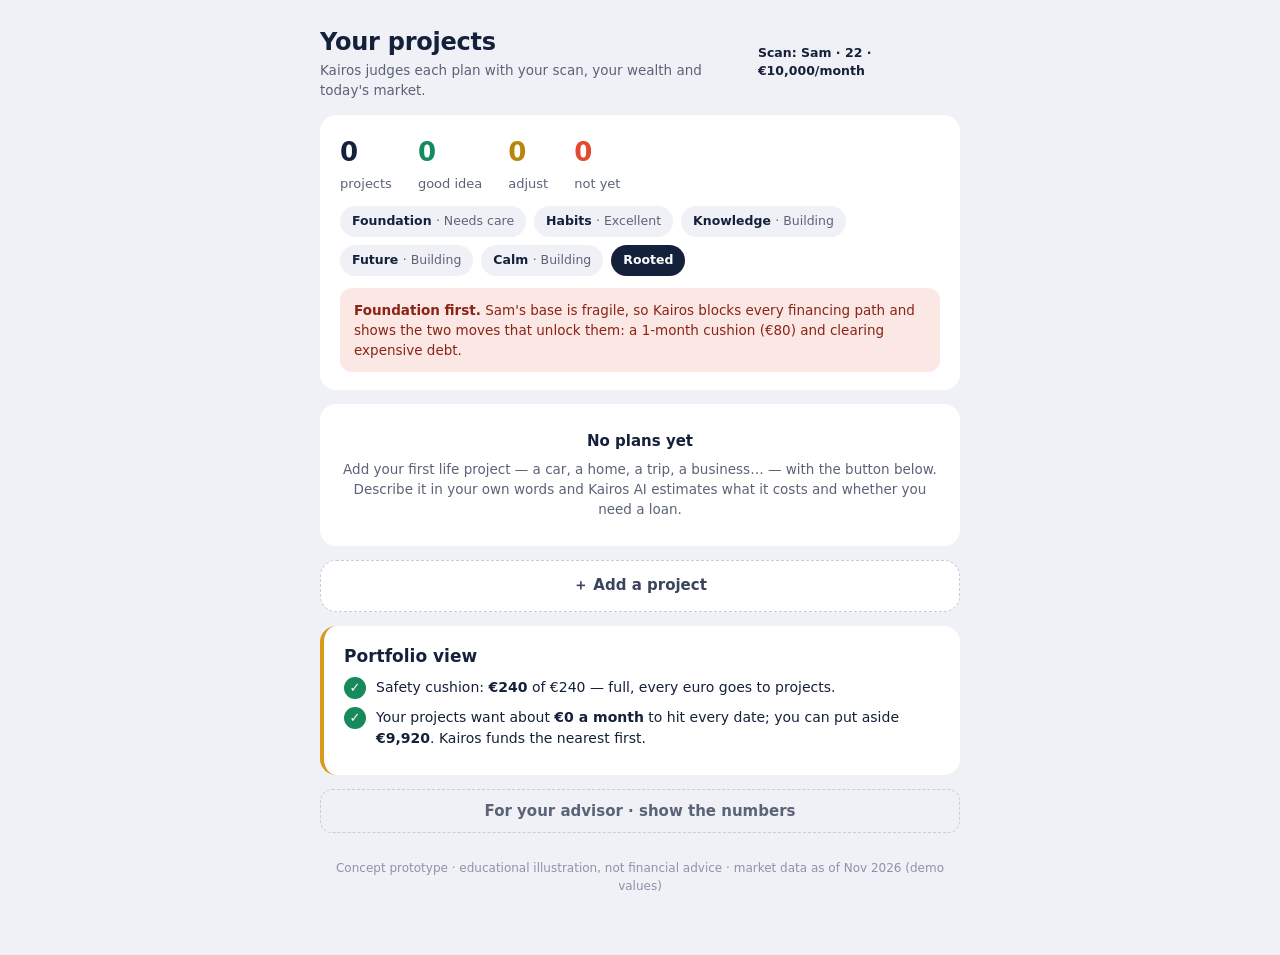
==== projects-section/index.html @ c9611fc1 "Add projects section: AI life-project planner Clients describe a plan in their own words (car, home," ====
<!DOCTYPE html>
<html lang="en">
<head>
<meta charset="UTF-8" />
<meta name="viewport" content="width=device-width, initial-scale=1" />
<title>Kairos · Your projects</title>
<link rel="stylesheet" href="css/style.css" />
</head>
<body>
<div class="wrap">

  <!-- Header -->
  <div class="row" style="align-items:center">
    <div>
      <h1>Your projects</h1>
      <p class="sub">Kairos judges each plan with your scan, your wealth and today's market.</p>
    </div>
    <span class="vital" id="scanChip" style="align-self:center">Scan: …</span>
  </div>

  <!-- Scan summary, foundation gate -->
  <div class="card">
    <div class="stats" id="statRow"></div>
    <div class="vitals" id="vitalRow"></div>
    <div class="gate" id="gateNote" hidden></div>
  </div>

  <!-- Project cards -->
  <div id="projects"></div>

  <!-- Add a project -->
  <button class="add-btn" id="addBtn" type="button">＋ Add a project</button>
  <div class="card" id="chooserCard" style="padding-top:14px" hidden>
    <div class="chooser" id="chooser"></div>
  </div>

  <!-- Portfolio -->
  <div class="card insight">
    <h2>Portfolio view</h2>
    <div id="portfolio" style="margin-top:8px"></div>
  </div>

  <!-- Advisor -->
  <button class="adv-btn" id="advToggle" type="button">For your advisor · show the numbers</button>
  <div class="card adv" id="advPanel" hidden>
    <h2>Advisor view</h2>
    <p class="sub" style="margin:4px 0 10px">Where the client's savings go, split by the plans they added — and the quarter each financing turns healthy.</p>
    <div id="advBody"></div>
  </div>

  <p class="foot">Concept prototype · educational illustration, not financial advice · market data as of Nov 2026 (demo values)</p>
</div>

<script src="js/secrets.js"></script>  <!-- your AI key, local only (see js/secrets.example.js) -->
<script src="js/config.js"></script>
<script src="js/engine.js"></script>
<script src="js/ai.js"></script>
<script src="js/customer.js"></script>
<script src="js/app.js"></script>
</body>
</html>
---- projects-section/css/style.css ----
/* Kairos Projects — light theme, coral accent */
:root {
  --page: #F0F1F6; --card: #ffffff; --ink: #15203A; --sub: #3A445C;
  --muted: #5A6377; --faint: #8A93A8; --line: #E7E9F0; --track: #E7E9F0;
  --coral: #E2492F; --good: #178A5B; --warn: #B8860B; --bad: #E2492F;
  --bad-bg: #FBE7E3;
}
* { box-sizing: border-box; margin: 0; padding: 0; }
body { background: var(--page); color: var(--ink); font-family: "Figtree", -apple-system, "Segoe UI", system-ui, sans-serif; font-size: 15px; line-height: 1.5; padding: 24px 16px 60px; }
.wrap { max-width: 640px; margin: 0 auto; }
.card { background: var(--card); border-radius: 16px; padding: 18px 20px; margin-top: 14px; }
h1 { font-size: 24px; font-weight: 700; letter-spacing: -0.01em; }
h2 { font-size: 17px; font-weight: 600; }
.sub { color: var(--muted); font-size: 13.5px; }
.label { color: var(--faint); font-size: 11.5px; font-weight: 600; letter-spacing: .08em; text-transform: uppercase; margin: 16px 0 8px; }
.row { display: flex; justify-content: space-between; align-items: baseline; gap: 10px; }

button { font: inherit; cursor: pointer; border: none; background: none; color: inherit; }
input[type=range] { width: 100%; accent-color: var(--coral); height: 28px; }
input[type=password], input[type=text] { font: inherit; color: var(--ink); background: #fff; border: 1px solid #D4D8E3; border-radius: 10px; padding: 9px 12px; min-height: 40px; }
select { font: inherit; color: var(--ink); background: #fff; border: 1px solid #D4D8E3; border-radius: 10px; padding: 8px 10px; min-height: 40px; }

.chip { font-size: 12.5px; font-weight: 600; padding: 6px 13px; border-radius: 999px; color: #fff; white-space: nowrap; }
.chip.good { background: var(--good); }
.chip.warn { background: var(--warn); }
.chip.bad { background: var(--bad); }

.pill-row { display: flex; gap: 8px; }
.pill { flex: 1; min-height: 40px; border-radius: 999px; border: 1px solid #D4D8E3; background: #fff; color: var(--sub); font-weight: 600; font-size: 14px; }
.pill.on { background: var(--coral); border-color: var(--coral); color: #fff; }

.reason { display: flex; gap: 10px; margin-bottom: 8px; font-size: 14px; }
.dot { flex: 0 0 22px; height: 22px; border-radius: 50%; color: #fff; display: inline-flex; align-items: center; justify-content: center; font-weight: 700; font-size: 13px; }

.stats { display: flex; gap: 26px; }
.stats b { display: block; font-size: 26px; font-weight: 700; }
.stats span { color: var(--muted); font-size: 13px; }
.vitals { display: flex; flex-wrap: wrap; gap: 8px; margin-top: 12px; }
.vital { background: var(--page); border-radius: 999px; padding: 6px 12px; font-size: 12.5px; font-weight: 600; }
.vital i { font-style: normal; color: var(--muted); font-weight: 500; }
.gate { background: var(--bad-bg); border-radius: 12px; padding: 12px 14px; font-size: 13.5px; color: #8C2317; margin-top: 12px; }

.proj-head { display: flex; justify-content: space-between; align-items: center; gap: 12px; }
.proj-title { display: flex; align-items: center; gap: 10px; font-size: 18px; font-weight: 600; }
.icon-box { width: 38px; height: 38px; border-radius: 10px; background: #EDEFF5; display: inline-flex; align-items: center; justify-content: center; font-size: 18px; }
.del { width: 30px; height: 30px; border-radius: 8px; color: var(--faint); font-size: 16px; }
.del:hover { background: var(--bad-bg); color: var(--bad); }
.grid2 { display: grid; grid-template-columns: 1fr 1fr; gap: 18px; }
.bar { position: relative; height: 10px; border-radius: 5px; background: var(--track); overflow: hidden; }
.bar > div { position: absolute; left: 0; top: 0; bottom: 0; border-radius: 5px; transition: width .25s ease, background .25s ease; }
.how b { font-weight: 700; }

.add-btn { width: 100%; min-height: 52px; border: 1px dashed #C6CCDA; border-radius: 16px; color: var(--sub); font-weight: 600; margin-top: 14px; background: #fff; }
.add-btn:hover { border-color: var(--coral); color: var(--coral); }
.chooser { display: grid; grid-template-columns: repeat(auto-fill, minmax(140px, 1fr)); gap: 10px; margin-top: 12px; }
.chooser button { border: 1px solid var(--line); border-radius: 12px; background: var(--page); padding: 14px 10px; font-weight: 600; font-size: 13.5px; display: flex; flex-direction: column; align-items: center; gap: 6px; }
.chooser button:hover { border-color: var(--coral); }
.chooser .ic { font-size: 22px; }

.insight { border-left: 4px solid #D99A1B; }
.adv-btn { width: 100%; min-height: 44px; border: 1px dashed #C6CCDA; border-radius: 12px; color: var(--muted); font-weight: 600; margin-top: 14px; }
.adv table { width: 100%; border-collapse: collapse; font-size: 13px; }
.adv th, .adv td { text-align: left; padding: 7px 6px; border-bottom: 1px solid #EDEFF5; }
.adv th { color: var(--faint); font-weight: 600; font-size: 11.5px; text-transform: uppercase; letter-spacing: .06em; }
.num { font-variant-numeric: tabular-nums; }

.ai-panel { background: var(--page); border-radius: 12px; padding: 14px; margin-top: 10px; }
.ai-head { display: flex; align-items: center; gap: 8px; margin-bottom: 8px; }
.ai-badge { width: 26px; height: 26px; border-radius: 50%; background: var(--coral); color: #fff; font-weight: 700; font-size: 12px; display: inline-flex; align-items: center; justify-content: center; }
.ai-kpis { display: flex; flex-wrap: wrap; gap: 8px; margin: 10px 0; }
.ai-kpi { background: #fff; border: 1px solid var(--line); border-radius: 10px; padding: 8px 12px; font-size: 13px; }
.ai-kpi b { display: block; font-size: 15px; }

.foot { text-align: center; color: var(--faint); font-size: 12px; margin-top: 26px; }
.mini-table { border: 1px solid var(--line); border-radius: 10px; padding: 2px 14px; font-size: 13.5px; }

@media (max-width: 520px) {
  .grid2 { grid-template-columns: 1fr; }
  .stats { gap: 18px; }
}

/* advisor donut */
.donut-wrap { display: flex; gap: 22px; align-items: center; flex-wrap: wrap; }
.donut-box { position: relative; width: 200px; flex: none; }
.donut { width: 200px; height: 200px; display: block; }
.donut path { transition: opacity .15s; cursor: default; }
.donut-total { font-size: 20px; font-weight: 700; fill: var(--ink); }
.donut-cap { font-size: 11px; fill: var(--muted); }
.donut-legend { list-style: none; flex: 1; min-width: 220px; font-size: 13.5px; }
.donut-legend li { display: grid; grid-template-columns: 12px 1fr auto 44px; gap: 10px; align-items: center; padding: 6px 4px; border-bottom: 1px solid #EDEFF5; transition: opacity .15s; }
.donut-legend .sw { width: 12px; height: 12px; border-radius: 3px; }
.donut-legend .nm { color: var(--sub); }
.donut-legend .pc { color: var(--muted); text-align: right; }
.donut-tip { position: absolute; pointer-events: none; z-index: 2; background: #15203A; color: #fff; font-size: 12.5px; line-height: 1.45; padding: 8px 10px; border-radius: 8px; white-space: nowrap; }
.dim { opacity: .3; }

/* business idea + AI plan */
.idea-label { display: block; font-size: 13px; color: var(--sub); font-weight: 600; margin-bottom: 6px; }
.idea { width: 100%; font: inherit; font-size: 14px; color: var(--ink); background: #fff; border: 1px solid #D4D8E3; border-radius: 10px; padding: 10px 12px; resize: vertical; margin-bottom: 12px; }
.idea:focus { outline: 2px solid var(--coral); outline-offset: 1px; }
table.biz { width: 100%; border-collapse: collapse; font-size: 13px; }
table.biz td { padding: 5px 4px; border-bottom: 1px solid #EDEFF5; color: var(--sub); }
table.biz td.num { text-align: right; white-space: nowrap; }
table.biz tr.tot td { font-weight: 700; color: var(--ink); border-bottom: none; }
.biz-tables { align-items: start; }
.ai-kpi small { font-weight: 500; color: var(--muted); font-size: 11.5px; }

/* "Clear" button inside the description box */
.idea-wrap { position: relative; }
.idea-wrap .idea { padding-bottom: 30px; }
.idea-clear { position: absolute; right: 24px; bottom: 20px; font-size: 12px; font-weight: 600; color: var(--muted); background: #F0F1F6; border-radius: 999px; padding: 3px 10px; min-height: 0; }
.idea-clear:hover { background: var(--bad-bg); color: var(--bad); }
.idea-clear[hidden] { display: none; }

/* hide / show AI advice + empty list */
.ai-toggle { margin-left: auto; font-size: 12.5px; font-weight: 600; color: var(--muted); background: #fff; border: 1px solid var(--line); border-radius: 999px; padding: 4px 12px; }
.ai-toggle:hover { color: var(--ink); border-color: #C6CCDA; }
.ai-collapsed .ai-head { margin-bottom: 0; }
.card.empty { text-align: center; padding: 26px 20px; }
.card.empty p { margin-top: 6px; font-size: 13.5px; }

/* no sliders: neutral chip before the AI checked a plan, small bank-help line */
.chip.none { background: #EEF0F5; color: var(--muted); }
.db-help { font-size: 12.5px; margin-top: 12px; }
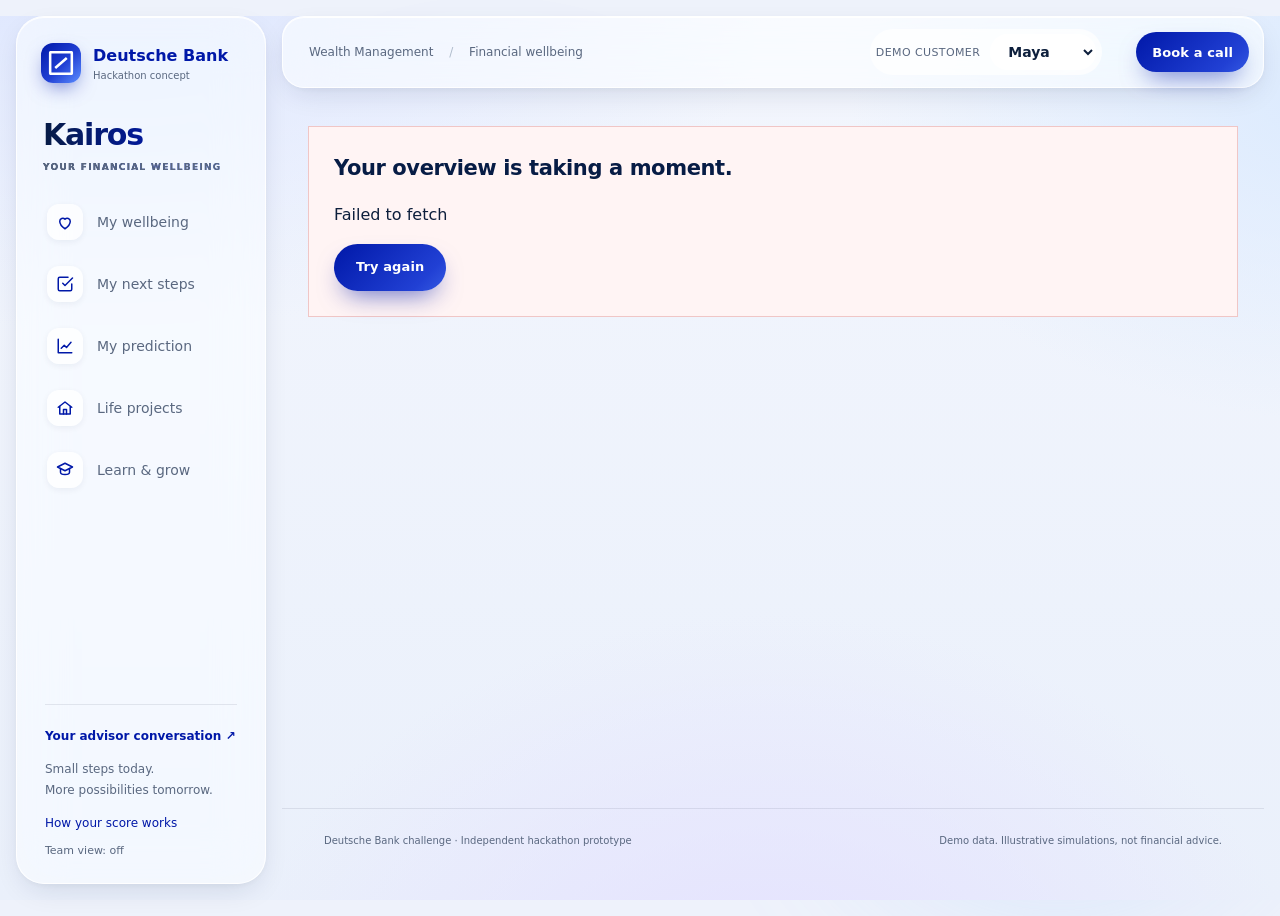
==== commit 9810b8f7: "Kairos integration: glass dashboard UI, per-scenario prediction chart, learning path, run README - p" ====
--- a/projects-section/index.html
+++ b/projects-section/index.html
@@ -1,61 +1,24 @@
-<!DOCTYPE html>
+<!doctype html>
 <html lang="en">
-<head>
-<meta charset="UTF-8" />
-<meta name="viewport" content="width=device-width, initial-scale=1" />
-<title>Kairos · Your projects</title>
-<link rel="stylesheet" href="css/style.css" />
-</head>
+<head><meta charset="utf-8"><meta name="viewport" content="width=device-width,initial-scale=1"><meta name="theme-color" content="#0018a8"><title>Kairos · Financial wellbeing</title><link rel="stylesheet" href="css/dashboard.css"><link rel="stylesheet" href="css/glass.css"></head>
 <body>
-<div class="wrap">
-
-  <!-- Header -->
-  <div class="row" style="align-items:center">
-    <div>
-      <h1>Your projects</h1>
-      <p class="sub">Kairos judges each plan with your scan, your wealth and today's market.</p>
-    </div>
-    <span class="vital" id="scanChip" style="align-self:center">Scan: …</span>
-  </div>
-
-  <!-- Scan summary, foundation gate -->
-  <div class="card">
-    <div class="stats" id="statRow"></div>
-    <div class="vitals" id="vitalRow"></div>
-    <div class="gate" id="gateNote" hidden></div>
-  </div>
-
-  <!-- Project cards -->
-  <div id="projects"></div>
-
-  <!-- Add a project -->
-  <button class="add-btn" id="addBtn" type="button">＋ Add a project</button>
-  <div class="card" id="chooserCard" style="padding-top:14px" hidden>
-    <div class="chooser" id="chooser"></div>
-  </div>
-
-  <!-- Portfolio -->
-  <div class="card insight">
-    <h2>Portfolio view</h2>
-    <div id="portfolio" style="margin-top:8px"></div>
-  </div>
-
-  <!-- Advisor -->
-  <button class="adv-btn" id="advToggle" type="button">For your advisor · show the numbers</button>
-  <div class="card adv" id="advPanel" hidden>
-    <h2>Advisor view</h2>
-    <p class="sub" style="margin:4px 0 10px">Where the client's savings go, split by the plans they added — and the quarter each financing turns healthy.</p>
-    <div id="advBody"></div>
-  </div>
-
-  <p class="foot">Concept prototype · educational illustration, not financial advice · market data as of Nov 2026 (demo values)</p>
-</div>
-
-<script src="js/secrets.js"></script>  <!-- your AI key, local only (see js/secrets.example.js) -->
-<script src="js/config.js"></script>
-<script src="js/engine.js"></script>
-<script src="js/ai.js"></script>
-<script src="js/customer.js"></script>
-<script src="js/app.js"></script>
-</body>
-</html>
+<a class="skip" href="#main">Skip to content</a>
+<aside class="sidebar">
+ <a class="brand" href="#overview" aria-label="Kairos home"><svg viewBox="0 0 36 36" aria-hidden="true"><path d="M3 3h30v30H3z M10 25L26 11" fill="none" stroke="currentColor" stroke-width="3.5"/></svg><span>Deutsche Bank<small>Hackathon concept</small></span></a>
+ <div class="product-name">Kairos<span>YOUR FINANCIAL WELLBEING</span></div>
+ <nav aria-label="Main navigation"><a href="#overview"><i class="ic"><svg viewBox="0 0 24 24" fill="none" stroke="currentColor" stroke-width="2" stroke-linecap="round" stroke-linejoin="round" aria-hidden="true"><path d="M12 21s-7-4.5-7-10a4 4 0 0 1 7-2.6A4 4 0 0 1 19 11c0 5.5-7 10-7 10z"/></svg></i><span>My wellbeing</span></a><a href="#actions"><i class="ic"><svg viewBox="0 0 24 24" fill="none" stroke="currentColor" stroke-width="2" stroke-linecap="round" stroke-linejoin="round" aria-hidden="true"><path d="M9 11l3 3L22 4"/><path d="M21 12v7a2 2 0 0 1-2 2H5a2 2 0 0 1-2-2V5a2 2 0 0 1 2-2h11"/></svg></i><span>My next steps</span></a><a href="#future"><i class="ic"><svg viewBox="0 0 24 24" fill="none" stroke="currentColor" stroke-width="2" stroke-linecap="round" stroke-linejoin="round" aria-hidden="true"><path d="M3 3v18h18"/><path d="M7 15l4-4 3 3 6-7"/></svg></i><span>My prediction</span></a><a href="#projects"><i class="ic"><svg viewBox="0 0 24 24" fill="none" stroke="currentColor" stroke-width="2" stroke-linecap="round" stroke-linejoin="round" aria-hidden="true"><path d="M3 11l9-7 9 7"/><path d="M5 10v10h14V10"/><path d="M10 20v-6h4v6"/></svg></i><span>Life projects</span></a><a href="#learn"><i class="ic"><svg viewBox="0 0 24 24" fill="none" stroke="currentColor" stroke-width="2" stroke-linecap="round" stroke-linejoin="round" aria-hidden="true"><path d="M2 8l10-5 10 5-10 5z"/><path d="M6 10v5c0 1.7 2.7 3 6 3s6-1.3 6-3v-5"/></svg></i><span>Learn & grow</span></a><a href="#agents" class="team-only"><i class="ic"><svg viewBox="0 0 24 24" fill="none" stroke="currentColor" stroke-width="2" stroke-linecap="round" stroke-linejoin="round" aria-hidden="true"><path d="M12 3l1.8 5.2L19 10l-5.2 1.8L12 17l-1.8-5.2L5 10l5.2-1.8z"/><path d="M19 17l.7 2 2 .7-2 .7-.7 2-.7-2-2-.7 2-.7z"/></svg></i><span>Behind the scenes</span></a></nav>
+ <div class="sidebar-bottom"><a href="#advisor">Your advisor conversation <span>↗</span></a><p>Small steps today.<br>More possibilities tomorrow.</p><a href="#method">How your score works</a><button type="button" class="team-toggle" id="teamToggle">Team view: off</button></div>
+</aside>
+<div class="shell"><header class="topbar"><span class="breadcrumb">Wealth Management <span>/</span> Financial wellbeing</span><label class="persona">Demo customer <select id="customer" aria-label="Choose demo customer"><option value="maya">Maya</option><option value="lena">Lena</option><option value="alex">Alex</option><option value="max">Max</option></select></label><a class="button book-call" id="bookCall" href="#" rel="noopener">Book a call</a></header>
+<main id="main" tabindex="-1"><div class="loading">Loading your financial picture…</div></main>
+<footer>Deutsche Bank challenge · Independent hackathon prototype <span>Demo data. Illustrative simulations, not financial advice.</span></footer></div>
+<div id="notice" class="notice" role="status" aria-live="polite" hidden></div>
+<dialog id="detail"><button class="close" aria-label="Close details">×</button><div id="detail-content"></div></dialog>
+<script src="js/charts.js"></script>
+<script src="js/tree3d.js"></script>
+<script src="js/prediction.js"></script>
+<script src="js/learn.js"></script>
+<script src="js/studio.js"></script>
+<script src="js/ui.js"></script>
+<script src="js/dashboard.js"></script>
+</body></html>
--- a/projects-section/css/dashboard.css
+++ b/projects-section/css/dashboard.css
@@ -0,0 +1,265 @@
+:root{--blue:#0018a8;--navy:#071c45;--ink:#152a46;--muted:#5c6b7e;--line:#dee5ed;--bg:#f5f7fa;--green:#16745e;--amber:#95601e;--white:#fff;font-family:Arial,Helvetica,sans-serif;color:var(--ink);background:var(--bg);font-synthesis:none}*{box-sizing:border-box}body{margin:0}button,select,input{font:inherit}button,a,select{ -webkit-tap-highlight-color:transparent}a{color:var(--blue)}button,a{touch-action:manipulation}button{cursor:pointer}button:disabled{cursor:wait;opacity:.55}a:focus-visible,button:focus-visible,select:focus-visible,summary:focus-visible{outline:3px solid #5e9cff;outline-offset:4px}button{border:0}a{text-decoration:none}.skip{position:fixed;top:-100px;z-index:50;background:white;padding:14px}.skip:focus{top:10px}.sidebar{width:250px;position:fixed;inset:0 auto 0 0;background:white;border-right:1px solid var(--line);padding:32px 24px;display:flex;flex-direction:column;z-index:5}.brand{display:flex;align-items:center;gap:12px;color:var(--blue);font-weight:700;font-size:16px}.brand svg{width:38px;height:38px}.brand small{display:block;font-size:10px;font-weight:400;color:var(--muted);margin-top:5px}.product-name{font-size:32px;letter-spacing:-1.5px;margin:55px 10px 30px}.product-name span{display:block;font-size:9px;letter-spacing:1.3px;font-weight:700;color:var(--muted);margin-top:10px}nav{display:grid;gap:8px}nav a{display:flex;align-items:center;gap:14px;color:var(--muted);padding:14px;border-radius:5px;font-size:20px}nav a span{font-size:14px}nav a.active{color:var(--blue);background:#eef2ff;font-weight:700;box-shadow:inset 3px 0 var(--blue)}nav a:hover{background:#f2f5fa}.sidebar-bottom{margin-top:auto;padding:30px 10px 0;font-size:12px}.sidebar-bottom>a:first-child{display:block;border-top:1px solid var(--line);padding-top:24px;font-weight:700}.sidebar-bottom p{line-height:1.7;color:var(--muted);margin:22px 0}.shell{margin-left:250px}.topbar{height:84px;background:white;border-bottom:1px solid var(--line);padding:0 42px;display:flex;align-items:center;justify-content:space-between;gap:20px}.breadcrumb{font-size:12px;color:var(--muted)}.breadcrumb span{margin:0 12px;color:#b0bccc}.persona{display:flex;align-items:center;gap:12px;color:var(--muted);font-size:11px;text-transform:uppercase;letter-spacing:.7px}select{background:white;border:1px solid var(--line);color:var(--ink);border-radius:4px;padding:10px 28px 10px 12px;font-size:14px;letter-spacing:0}main{max-width:1430px;margin:auto;padding:42px;min-height:80vh}.eyebrow{font-size:10px;letter-spacing:1.6px;font-weight:700;text-transform:uppercase;color:var(--blue);margin:0 0 13px}h1{font-size:36px;line-height:1.15;letter-spacing:-1.3px;font-weight:400;margin:0 0 12px}h2{font-size:21px;letter-spacing:-.5px;font-weight:500;margin:0}h3{font-size:16px;line-height:1.4;margin:0 0 10px}p{line-height:1.65}.sub{color:var(--muted);font-size:14px;margin:6px 0 0}.heading{display:flex;align-items:end;justify-content:space-between;gap:20px;margin-bottom:28px}.pill{display:inline-flex;padding:7px 10px;border-radius:3px;font-size:11px;background:#eef3fa;color:#405773;align-items:center;gap:6px;line-height:1.4}.pill.green{background:#e6f3ee;color:var(--green)}.pill.amber{background:#fff2df;color:var(--amber)}.grid{display:grid;gap:22px}.overview{grid-template-columns:minmax(0,1.5fr) minmax(300px,1fr)}.card{background:white;border:1px solid var(--line);border-radius:7px;padding:25px;min-width:0}.card-head{display:flex;justify-content:space-between;align-items:start;gap:16px}.card-head .sub{font-size:12px}.tree-card{background:#f0f6f7;border-color:#dce8eb;position:relative;overflow:hidden;padding-bottom:0}.tree-stage{height:330px;position:relative;display:grid;place-items:center}.tree-stage svg{height:100%;width:100%;max-width:480px;overflow:visible}.tree-stage .ground{position:absolute;bottom:14px;color:#688481;font-size:10px;letter-spacing:1px}.tree-controls{display:grid;grid-template-columns:repeat(4,1fr);border-top:1px solid #d5e2e5;margin:0 -25px;background:rgba(255,255,255,.65)}.tree-controls button{padding:18px 3px;font-size:11px;color:#375d62;background:none;border-right:1px solid #d5e2e5}.tree-controls button:hover{background:white}.score{display:flex;align-items:center;gap:25px;margin:25px 0}.score-ring{--score:0;position:relative;width:116px;height:116px;flex-shrink:0;border-radius:100%;background:conic-gradient(var(--blue) calc(var(--score)*1%),#e9edf5 0);display:grid;place-items:center}.score-ring:before{content:'';position:absolute;inset:7px;background:white;border-radius:50%}.score-ring b{position:relative;font-size:34px;font-weight:500;letter-spacing:-1.5px}.score-ring small{font-size:12px;font-weight:400;letter-spacing:0;color:var(--muted)}.dimension{display:grid;grid-template-columns:1fr auto;gap:8px;font-size:12px;margin:17px 0}.track{grid-column:1/-1;height:5px;background:#edf1f6;border-radius:5px;overflow:hidden}.track i{display:block;height:100%;background:#435dc5;border-radius:5px}.link{font-size:12px;background:none;color:var(--blue);padding:0;display:inline-block}.section-title{display:flex;align-items:center;justify-content:space-between;gap:15px;margin:32px 0 18px}.metrics{grid-template-columns:repeat(3,1fr)}.metric{padding:22px}.metric .label{font-size:11px;color:var(--muted);margin-bottom:12px}.metric strong{font-size:26px;font-weight:500;letter-spacing:-.7px;display:block}.metric p{font-size:11px;color:var(--muted);margin:9px 0 0}.next-card{border-left:3px solid var(--blue);display:flex;align-items:center;justify-content:space-between;gap:25px}.next-card p{margin:5px 0 0;font-size:13px;color:var(--muted)}.button{display:inline-flex;align-items:center;justify-content:center;gap:12px;padding:13px 19px;border-radius:4px;background:var(--blue);color:white;font-size:12px;font-weight:700;white-space:nowrap;min-height:44px}.button.secondary{background:white;border:1px solid var(--line);color:var(--blue)}.button:hover{filter:brightness(.92)}.future-strip{margin-top:22px;background:var(--navy);color:white;display:flex;justify-content:space-between;align-items:center;gap:20px;padding:28px;border-radius:7px}.future-strip .eyebrow{color:#aec3ff}.future-strip p{font-size:13px;color:#c5d1e6;max-width:620px}.future-strip .button{background:white;color:var(--blue)}.action-list{display:grid;gap:16px}.action-card{display:grid;grid-template-columns:1fr 230px;gap:30px}.action-card p{font-size:13px;margin:8px 0;color:var(--muted)}.action-side{border-left:1px solid var(--line);padding-left:24px;display:flex;flex-direction:column;align-items:start;justify-content:center;gap:12px;font-size:12px}.action-side p{font-size:12px}.action-side .button{width:100%}.bucket{font-size:10px;color:var(--blue);letter-spacing:1px;text-transform:uppercase;margin-bottom:12px;display:block}details{font-size:12px;color:var(--muted);margin-top:14px}summary{cursor:pointer;color:var(--blue);padding:5px 0}.chart{width:100%;height:260px}.chart text{font:11px Arial;fill:#64748b}.chart path,.chart polyline{vector-effect:non-scaling-stroke}.legend{display:flex;gap:22px;font-size:11px;color:var(--muted);margin-top:12px}.legend i{display:inline-block;width:18px;height:3px;background:var(--blue);vertical-align:middle;margin-right:6px}.legend span:first-child i{background:#92a3bd}.columns{grid-template-columns:1fr 1fr}.list{padding-left:20px;font-size:13px;line-height:1.8}.learning{grid-template-columns:repeat(3,1fr)}.learning .card{display:flex;flex-direction:column;align-items:start;gap:12px}.learning .button{margin-top:auto}.lesson-number{font-size:36px;color:#b5c4eb;letter-spacing:-1px}.project-frame{width:100%;min-height:950px;border:1px solid var(--line);border-radius:7px;background:white}.callout{background:#eef2ff;border-left:3px solid var(--blue);padding:18px 22px;font-size:13px;line-height:1.7;margin:20px 0}.loading,.empty{padding:45px;color:var(--muted);text-align:center;line-height:1.8}.error{padding:25px;border:1px solid #f0c6c6;background:#fff4f4;line-height:1.6}.notice{position:fixed;bottom:24px;left:calc(50% + 125px);transform:translateX(-50%);background:var(--navy);color:white;padding:16px 24px;max-width:80vw;border-radius:6px;box-shadow:0 8px 30px #071c4530;z-index:30;font-size:13px}.notice[hidden]{display:none}footer{max-width:1430px;margin:auto;padding:24px 42px;border-top:1px solid var(--line);font-size:10px;color:var(--muted);display:flex;justify-content:space-between;gap:20px;line-height:1.6}dialog{max-width:580px;width:calc(100% - 32px);border:0;border-radius:9px;padding:35px;box-shadow:0 30px 90px #0004;color:var(--ink)}dialog::backdrop{background:#071c4570;backdrop-filter:blur(3px)}dialog p,dialog li{font-size:14px;line-height:1.8;color:var(--muted)}.close{float:right;background:#eef2f7;border-radius:50%;font-size:25px;width:36px;height:36px}.timeline{display:grid;gap:12px;margin-top:20px}.timeline>div{border-left:2px solid #b5c4eb;padding:10px 16px;font-size:13px}.timeline small{color:var(--muted)}.demo-controls{display:flex;align-items:center;gap:12px;flex-wrap:wrap;margin-top:25px}.demo-controls small{color:var(--muted);font-size:11px}.chart-scroll{overflow:auto}.advisor-title{font-size:12px;letter-spacing:1px;color:var(--blue)}@media(min-width:1500px){main{padding:48px 60px}.tree-stage{height:380px}}@media(max-width:1100px){.sidebar{width:210px;padding:26px 16px}.shell{margin-left:210px}.topbar{padding:0 25px}main{padding:28px 25px}.overview{grid-template-columns:1fr 1fr}.score{gap:14px}.score-ring{width:94px;height:94px}.score-ring b{font-size:28px}.notice{left:calc(50% + 105px)}h1{font-size:30px}}@media(max-width:800px){.sidebar{position:static;width:100%;padding:18px 22px;border-right:0;border-bottom:1px solid var(--line)}.brand svg{width:30px;height:30px}.brand small{display:none}.product-name,.sidebar-bottom{display:none}nav{display:flex;overflow:auto;margin-top:18px;gap:6px}nav a{padding:10px;white-space:nowrap;font-size:16px}nav a span{font-size:12px}.shell{margin:0}.topbar{height:65px;padding:0 22px}.breadcrumb{font-size:10px}.persona{font-size:9px}.overview{grid-template-columns:1fr 1fr}.notice{left:50%}.tree-stage{height:300px}.columns,.learning{grid-template-columns:1fr}.action-card{grid-template-columns:1fr;gap:12px}.action-side{border-left:0;border-top:1px solid var(--line);padding:14px 0 0}.action-side .button{width:auto}footer{padding:22px;flex-direction:column;gap:5px}}@media(max-width:580px){main{padding:25px 18px}.overview{grid-template-columns:1fr}.heading{align-items:start}.heading>.pill{display:none}h1{font-size:28px}.metrics{grid-template-columns:1fr;gap:10px}.metric{display:grid;grid-template-columns:1fr auto;align-items:center;padding:17px 20px}.metric .label{margin:0}.metric p{grid-column:1/-1}.next-card,.future-strip{flex-direction:column;align-items:start}.topbar{gap:10px}.breadcrumb{max-width:125px;line-height:1.5}.breadcrumb span{margin:0 3px}.card{padding:22px}.tree-controls{margin:0 -22px}.tree-card{padding-bottom:0}.tree-stage{height:285px}.section-title h2{font-size:19px}.score{margin:20px 0}.score-ring{width:112px;height:112px}}@media(prefers-reduced-motion:no-preference){.card{animation:arrive .35s ease both}@keyframes arrive{from{opacity:.5;transform:translateY(5px)}to{opacity:1;transform:none}}}@media print{.sidebar,.topbar,.demo-controls,footer{display:none}.shell{margin:0}main{padding:0}.card{break-inside:avoid}.button{display:none}}
+
+/* ---- studio: AI agents at work, create and personalise a profile ---- */
+.pipeline{display:flex;gap:8px;flex-wrap:wrap}
+.step{flex:1 1 150px;background:white;border:1px solid var(--line);border-radius:7px;padding:14px 16px;position:relative;display:flex;flex-direction:column;gap:4px}
+.step span{width:24px;height:24px;border-radius:50%;background:#eef3fa;color:#405773;display:grid;place-items:center;font-size:12px;font-weight:700}
+.step b{font-size:13px}.step small{font-size:11px;color:var(--muted)}
+.step.done{border-color:#bfe1d4}.step.done span{background:#e6f3ee;color:var(--green)}
+.step.running span{background:var(--blue);color:white;animation:pulse 1.2s infinite}
+.step.off{opacity:.6}
+@keyframes pulse{50%{opacity:.4}}
+.facts{width:100%;border-collapse:collapse;font-size:13px;margin-top:14px}
+.facts th,.facts td{text-align:left;padding:8px 10px 8px 0;border-bottom:1px solid var(--line);vertical-align:top}
+.facts th{color:var(--muted);font-weight:500;white-space:nowrap}
+.scroll{overflow:auto}
+.attempts{list-style:none;padding:0;margin:16px 0 0;display:grid;gap:10px}
+.attempts>li{border:1px solid var(--line);border-radius:6px;padding:12px 14px}
+.att-head{display:flex;justify-content:space-between;font-size:13px}
+.att-head span{color:var(--muted)}
+.caught{color:var(--amber);font-size:13px;font-weight:700;margin:10px 0 4px}
+.viol{margin:0;padding-left:18px;font-size:12px;line-height:1.7;color:#5a4214}
+.passed{color:var(--green);font-size:13px;margin:10px 0 0}
+.preview{margin-top:16px;border-top:1px solid var(--line);padding-top:14px}
+.preview h3{font-size:15px;font-weight:500;line-height:1.5;margin:0 0 8px}
+.preview p{font-size:13px;line-height:1.6;color:var(--muted)}
+details pre{font-size:11px;background:var(--bg);padding:12px;border-radius:5px;overflow:auto;max-height:420px}
+details summary{cursor:pointer;color:var(--blue);font-size:13px;margin-top:16px}
+.profile-form{display:grid;gap:18px}
+.profile-form fieldset{margin:0}
+.profile-form legend{font-size:17px;font-weight:500;padding:0 6px;display:flex;align-items:center;gap:10px}
+.profile-form legend span{width:26px;height:26px;border-radius:50%;background:var(--blue);color:white;display:grid;place-items:center;font-size:12px}
+.profile-form legend small{font-size:11px;color:var(--muted);font-weight:400}
+.profile-form .row{display:grid;grid-template-columns:repeat(2,minmax(0,1fr));gap:14px;margin-top:12px}
+.profile-form .row.three{grid-template-columns:repeat(3,minmax(0,1fr))}
+.profile-form .row.four{grid-template-columns:repeat(4,minmax(0,1fr))}
+.field{display:flex;flex-direction:column;gap:6px;font-size:12px;color:var(--muted);min-width:0}
+.field small{font-size:11px}
+.field input,.field textarea,.field select{font:inherit;font-size:14px;color:var(--ink);border:1px solid var(--line);border-radius:4px;padding:10px 12px;background:white;min-height:42px;width:100%;box-sizing:border-box}
+.field input[type=range]{padding:0;min-height:30px;accent-color:var(--blue)}
+.field input:focus,.field textarea:focus,.field select:focus{outline:2px solid #9fb1ff;outline-offset:1px}
+.question{font-size:14px;margin:14px 0 10px}
+.choices{display:flex;gap:10px;flex-wrap:wrap}
+.choice{display:flex;align-items:center;gap:8px;border:1px solid var(--line);border-radius:6px;padding:12px 16px;font-size:14px;cursor:pointer;min-height:44px}
+.choice:has(input:checked){border-color:var(--blue);background:#eef2ff;color:var(--blue)}
+.checks{display:flex;gap:22px;flex-wrap:wrap;margin-top:16px;font-size:14px}
+.checks label{display:flex;gap:8px;align-items:center}
+.form-actions{display:flex;gap:14px;align-items:center;flex-wrap:wrap}
+.form-actions small{color:var(--muted);font-size:12px}
+.form-error{background:#fff4f4;border:1px solid #f0c6c6;padding:14px 18px;border-radius:6px;font-size:14px;margin:0}
+.sub.warn{color:var(--amber)}
+.start{margin-bottom:18px}.start-row{display:flex;gap:10px;flex-wrap:wrap}
+@media(max-width:900px){.profile-form .row,.profile-form .row.three,.profile-form .row.four{grid-template-columns:1fr 1fr}}
+
+/* ---- charts and the readable tree ---- */
+.grid.overview{grid-template-columns:1fr}
+.tree-stage.big{height:auto;display:block;padding:6px 0 0}
+.tree-stage.big svg.tree-svg{max-width:none;width:100%;height:auto;overflow:visible}
+.tree-svg text{font-family:Arial,Helvetica,sans-serif}
+.tree-svg .zone{cursor:help}
+.tree-svg .zone:hover{filter:brightness(1.08)}
+.tree-legend{display:flex;flex-wrap:wrap;gap:16px;align-items:center;font-size:12px;color:var(--muted);margin:6px 0 18px}
+.tree-legend i{display:inline-grid;place-items:center;width:18px;height:18px;border-radius:50%;color:#fff;font-style:normal;font-size:11px;font-weight:700;margin-right:6px;vertical-align:middle}
+.tree-legend .key{margin-left:auto}
+.chart-svg{width:100%;height:auto;display:block;margin-top:14px;overflow:visible}
+.chart-svg text{font-family:Arial,Helvetica,sans-serif}
+.legend.inline{margin-top:8px}
+.legend.inline i{height:10px;width:10px;border-radius:50%}
+.legend.inline span:first-child i{background:inherit}
+details.more{margin-top:22px;font-size:14px;color:var(--ink);line-height:1.7}
+details.more h3{font-size:14px;margin:16px 0 4px}
+details.more p{margin:4px 0;color:var(--muted)}
+
+/* ---- customer view vs team view ---- */
+.team-only{display:none!important}
+body.team .team-only{display:flex!important}
+.team-toggle{background:none;border:0;padding:0;margin-top:14px;font-size:11px;color:var(--muted);cursor:pointer;text-align:left}
+.team-toggle:hover{color:var(--blue)}
+/* ---- 2.5D tree ---- */
+.t3{display:grid;grid-template-columns:minmax(0,1fr) 300px;gap:10px 26px;align-items:start;margin-top:8px}
+.t3-stage{position:relative}
+.t3-stage svg{width:100%;height:auto;display:block;cursor:grab;touch-action:pan-y;user-select:none}
+.t3-stage svg:active{cursor:grabbing}
+.t3-stage text{font-family:Arial,Helvetica,sans-serif;pointer-events:none}
+.t3-part{cursor:pointer;transition:opacity .2s}
+.t3-part:hover{filter:brightness(1.12)}
+.t3-turn{position:absolute;left:50%;bottom:6px;transform:translateX(-50%);display:flex;align-items:center;gap:10px;font-size:11px;color:var(--muted)}
+.t3-turn button{width:34px;height:34px;border-radius:50%;border:1px solid var(--line);background:white;color:var(--blue);font-size:20px;line-height:1;cursor:pointer}
+.t3-turn button:hover{background:#eef2ff}
+.t3-info{background:white;border:1px solid var(--line);border-radius:7px;padding:20px;min-height:260px;position:sticky;top:20px}
+.t3-info h3{font-size:18px;font-weight:500;margin:0 0 8px;line-height:1.35}
+.t3-big{font-size:34px;letter-spacing:-1px;margin:4px 0 10px}
+.t3-big small{font-size:13px;color:var(--muted);letter-spacing:0;margin-left:4px}
+.t3-status{display:inline-block;color:white;font-size:11px;font-weight:700;padding:5px 9px;border-radius:3px;margin-bottom:12px}
+.t3-bar{display:grid;grid-template-columns:96px 1fr auto;gap:8px;align-items:center;font-size:12px;margin:8px 0}
+.t3-bar div{height:10px;background:#eef1f6;border-radius:5px;overflow:hidden}
+.t3-bar i{display:block;height:100%;border-radius:5px}
+.t3-info .button{margin-top:10px}
+.t3-key{list-style:none;padding:0;margin:8px 0;font-size:13px;line-height:2}
+.t3-key b{display:inline-block;width:56px}
+.t3-chips{grid-column:1/-1;display:flex;flex-wrap:wrap;gap:8px}
+.t3-chip{display:inline-flex;align-items:center;gap:7px;border:1px solid var(--line);background:white;border-radius:20px;padding:7px 12px;font-size:12px;cursor:pointer;color:var(--ink)}
+.t3-chip i{display:inline-grid;place-items:center;width:16px;height:16px;border-radius:50%;color:white;font-style:normal;font-size:10px;font-weight:700}
+.t3-chip b{font-weight:700}
+.t3-chip.on,.t3-chip:hover{border-color:var(--blue);background:#eef2ff}
+.t3 .tree-legend{grid-column:1/-1;margin:2px 0 14px}
+@media(max-width:1000px){.t3{grid-template-columns:1fr}.t3-info{position:static}}
+
+/* ---- real-tree look: gentle sway and falling leaves (off for reduced motion) ---- */
+.t3-bough{animation:t3sway 6s ease-in-out infinite;transform-box:view-box}
+@keyframes t3sway{0%,100%{transform:rotate(-1.1deg)}50%{transform:rotate(1.1deg)}}
+.t3-fall{animation:t3fall 3.6s linear infinite;transform-box:fill-box}
+@keyframes t3fall{0%{transform:translate(0,-10px);opacity:0}15%{opacity:.95}100%{transform:translate(14px,60px) rotate(140deg);opacity:0}}
+@media(prefers-reduced-motion:reduce){.t3-bough,.t3-fall{animation:none}}
+
+/* ---- book a call ---- */
+.topbar .book-call{margin-left:14px;min-height:40px;padding:10px 16px}
+.topbar .persona{margin-left:auto}
+
+/* ---- my prediction ---- */
+.pred-loader{text-align:center;padding:48px 30px}
+.pred-loader h2{margin:18px 0 22px}
+.pred-orb{width:74px;height:74px;margin:0 auto;position:relative}
+.pred-orb span{position:absolute;inset:0;border-radius:50%;border:3px solid transparent;border-top-color:var(--blue);animation:predspin 1.4s linear infinite}
+.pred-orb span:nth-child(2){inset:10px;border-top-color:#4a63d9;animation-duration:1.9s;animation-direction:reverse}
+.pred-orb span:nth-child(3){inset:21px;border-top-color:#9aa7ba;animation-duration:2.6s}
+@keyframes predspin{to{transform:rotate(360deg)}}
+.pred-steps{list-style:none;padding:0;margin:0 auto;max-width:360px;text-align:left;display:grid;gap:12px}
+.pred-steps li{display:flex;align-items:center;gap:12px;font-size:14px;color:#9aa7ba;transition:color .3s}
+.pred-steps li i{width:22px;height:22px;border-radius:50%;border:2px solid #d5dbe5;display:grid;place-items:center;font-style:normal;font-size:12px;color:white;flex:none}
+.pred-steps li.now{color:var(--ink);font-weight:700}
+.pred-steps li.now i{border-color:var(--blue);border-top-color:transparent;animation:predspin .9s linear infinite}
+.pred-steps li.done{color:var(--ink)}
+.pred-steps li.done i{background:var(--green);border-color:var(--green)}
+.pred-progress{height:6px;background:#eef1f6;border-radius:3px;max-width:360px;margin:26px auto 0;overflow:hidden}
+.pred-progress i{display:block;height:100%;background:var(--blue);transition:width .45s ease}
+.pred{animation:predin .5s ease}
+@keyframes predin{from{opacity:0;transform:translateY(8px)}to{opacity:1;transform:none}}
+.pred-top{display:flex;justify-content:space-between;align-items:flex-end;gap:24px;flex-wrap:wrap}
+.pred-big{text-align:right}
+.pred-big span{font-size:46px;letter-spacing:-2px;line-height:1}
+.pred-big .from{color:#9aa7ba}.pred-big .arrow{font-size:30px;color:#9aa7ba;margin:0 10px}.pred-big .to{color:var(--blue);font-weight:500}
+.pred-big small{display:block;font-size:13px;color:var(--muted);margin-top:6px;letter-spacing:0}
+.pred-chips{display:flex;flex-wrap:wrap;gap:8px;margin:22px 0 8px}
+.pred-chip{display:inline-flex;gap:8px;align-items:center;border:1px solid var(--line);background:white;border-radius:20px;padding:8px 14px;font-size:13px;cursor:pointer;color:var(--ink)}
+.pred-chip b{color:var(--muted);font-weight:700}
+.pred-chip.on{background:var(--blue);border-color:var(--blue);color:white}.pred-chip.on b{color:#c9d3ff}
+.pred-chip.base.on{background:#5c6b7e;border-color:#5c6b7e}
+.pred-chip:hover:not(.on){border-color:var(--blue);background:#eef2ff}
+.pred-chart{position:relative;margin-top:10px}
+.pred-chart svg{width:100%;height:auto;display:block;touch-action:pan-y;cursor:crosshair}
+.pred-chart svg text{font-family:Arial,Helvetica,sans-serif;pointer-events:none}
+.pred-chart .legend i{height:3px}
+.pred-tip{position:absolute;background:var(--navy);color:white;border-radius:6px;padding:9px 12px;font-size:13px;pointer-events:none;display:flex;flex-direction:column;gap:3px;min-width:120px;box-shadow:0 6px 20px #071c4530}
+.pred-tip span{display:flex;align-items:center;gap:7px}
+.pred-tip i{width:9px;height:9px;border-radius:50%;display:inline-block}
+.pred-foot{display:flex;justify-content:space-between;align-items:center;gap:16px;margin-top:18px;font-size:14px;flex-wrap:wrap}
+.pred-note{font-size:11px;color:var(--muted);margin:14px 0 0}
+@media(prefers-reduced-motion:reduce){.pred-orb span,.pred-steps li.now i{animation:none}.pred{animation:none}}
+.pred-tip[hidden]{display:none}
+
+/* ---- learning path ---- */
+.lp-top{display:flex;align-items:center;gap:28px}
+.lp-ring{--p:0;width:108px;height:108px;flex:none;border-radius:50%;background:conic-gradient(var(--green) calc(var(--p)*1%),#e9edf5 0);display:grid;place-items:center;position:relative;text-align:center}
+.lp-ring:before{content:'';position:absolute;inset:9px;background:white;border-radius:50%}
+.lp-ring b,.lp-ring span{position:relative;display:block}.lp-ring b{font-size:24px;font-weight:500}.lp-ring span{font-size:11px;color:var(--muted);margin-top:-14px}
+.lp-top h2{margin-bottom:6px}.lp-top .button{margin-top:14px}
+.lp-path{list-style:none;padding:20px 0 10px;margin:22px auto 0;max-width:620px;position:relative}
+.lp-path:before{content:'';position:absolute;left:50%;top:0;bottom:0;width:4px;margin-left:-2px;background:repeating-linear-gradient(#cfd8e6 0 10px,transparent 10px 20px)}
+.lp-node{display:flex;margin:0 0 26px;position:relative}
+.lp-node.left{justify-content:flex-start}.lp-node.right{justify-content:flex-end}
+.lp-node button{display:flex;align-items:center;gap:14px;background:white;border:1px solid var(--line);border-radius:40px;padding:8px 22px 8px 8px;cursor:pointer;width:calc(50% + 28px);text-align:left;transition:transform .15s,box-shadow .15s}
+.lp-node.right button{flex-direction:row-reverse;text-align:right;padding:8px 8px 8px 22px}
+.lp-node button:hover{transform:translateY(-2px);box-shadow:0 8px 22px #071c4518}
+.lp-bubble{width:56px;height:56px;flex:none;border-radius:50%;display:grid;place-items:center;font-size:24px;background:#eef3fa;border:3px solid white;box-shadow:0 0 0 2px #d5dbe5}
+.lp-node.done .lp-bubble{background:var(--green);color:white;font-size:22px;box-shadow:0 0 0 2px var(--green)}
+.lp-node.next .lp-bubble{background:var(--blue);box-shadow:0 0 0 3px #9fb1ff;animation:lppulse 1.8s ease-in-out infinite}
+@keyframes lppulse{50%{box-shadow:0 0 0 8px #9fb1ff55}}
+.lp-text b{display:block;font-size:15px}.lp-text small{font-size:12px;color:var(--muted)}.lp-text em{color:var(--blue);font-style:normal;font-weight:700}
+.lp-node.next button{border-color:var(--blue)}
+/* ---- mission player ---- */
+.mp-dots{display:flex;gap:6px;margin-bottom:18px}.mp-dots i{flex:1;height:5px;border-radius:3px;background:#e4e9f1}.mp-dots i.done{background:var(--green)}.mp-dots i.now{background:var(--blue)}
+.mp h2{margin-bottom:12px}.mp-text{font-size:16px!important;line-height:1.7!important;color:var(--ink)!important}
+.mp .button{margin-top:18px;width:100%}
+.mp-widget{background:#f5f7fb;border-radius:8px;padding:18px;margin-top:8px}
+.lw-slider{display:grid;grid-template-columns:1fr auto;gap:6px 12px;align-items:center;font-size:13px;margin-bottom:14px}
+.lw-slider input{grid-column:1/-1;width:100%;accent-color:var(--blue)}
+.lw-slider b{font-size:16px;color:var(--blue)}
+.lw-out p{margin:4px 0 10px!important;font-size:15px!important;color:var(--ink)!important}
+.lw-out small{font-size:11px;color:var(--muted)}
+.lw-meter{height:12px;border-radius:6px;background:#e4e9f1;overflow:hidden;margin:8px 0}.lw-meter i{display:block;height:100%;border-radius:6px;transition:width .3s}
+.lw-stack{display:flex;height:28px;border-radius:6px;overflow:hidden;margin:8px 0;font-size:11px;color:white;font-weight:700}
+.lw-stack i{display:flex;align-items:center;justify-content:center;font-style:normal;transition:width .3s;min-width:0;white-space:nowrap;overflow:hidden}
+.lw-cols{display:grid;grid-template-columns:repeat(auto-fit,minmax(120px,1fr));gap:10px;margin:6px 0 10px}
+.lw-cols div{background:white;border-radius:6px;padding:10px 12px}.lw-cols span{display:block;font-size:11px;color:var(--muted)}.lw-cols b{font-size:20px;font-weight:500}
+.lw-toggle{display:flex;gap:8px;margin-bottom:12px}.lw-toggle button{flex:1;border:1px solid var(--line);background:white;border-radius:6px;padding:10px;font-size:13px;cursor:pointer}
+.lw-toggle button.on{background:var(--blue);color:white;border-color:var(--blue)}
+.mp-answers{display:grid;gap:10px;margin-top:6px}
+.mp-answers button{border:1.5px solid var(--line);background:white;border-radius:8px;padding:14px 16px;font-size:14px;text-align:left;cursor:pointer;color:var(--ink)}
+.mp-answers button:hover:not([disabled]){border-color:var(--blue);background:#eef2ff}
+.mp-answers .right{border-color:var(--green);background:#e6f3ee}.mp-answers .wrong{border-color:#b3412e;background:#fbeae6}.mp-answers .dim{opacity:.5}
+.mp-why{border-radius:8px;padding:14px 16px;margin-top:14px;font-size:14px;line-height:1.6}.mp-why.ok{background:#e6f3ee}.mp-why.no{background:#fff2df}
+/* ---- weekly challenge ---- */
+.challenge{margin-top:22px;display:grid;grid-template-columns:1fr auto;gap:18px 26px;align-items:center;border-left:3px solid var(--green)}
+.challenge h2{margin-bottom:4px}
+.ch-days{display:flex;gap:8px}
+.ch-days button{display:flex;flex-direction:column;align-items:center;gap:5px;background:none;border:0;cursor:pointer;font-size:11px;color:var(--muted)}
+.ch-days span{width:38px;height:38px;border-radius:50%;border:2px dashed #cfd8e6;display:grid;place-items:center;color:white;font-weight:700;transition:all .2s}
+.ch-days button.on span{background:var(--green);border:2px solid var(--green);transform:scale(1.05)}
+.ch-days button:hover span{border-color:var(--green)}
+.ch-foot{grid-column:1/-1;font-size:13px;color:var(--muted)}
+@media(max-width:900px){.challenge{grid-template-columns:1fr}}
+/* ---- tour ---- */
+.tour{position:absolute;left:0;top:0;width:0;height:0;z-index:40}
+.tour-ring{position:absolute;border-radius:10px;box-shadow:0 0 0 4px var(--blue),0 0 0 9999px #071c4566;pointer-events:none;transition:all .3s}
+.tour-card{position:absolute;width:320px;background:white;border-radius:10px;padding:18px 20px;box-shadow:0 20px 50px #071c4540}
+.tour-card b{font-size:16px}.tour-card p{font-size:14px;line-height:1.6;color:var(--muted);margin:6px 0 14px}
+.tour-card div{display:flex;align-items:center;gap:12px}.tour-card span{font-size:11px;color:var(--muted);margin-right:auto}
+/* ---- celebration ---- */
+.confetti{position:fixed;inset:0;pointer-events:none;z-index:60;overflow:hidden}
+.confetti i{position:absolute;top:-12px;width:8px;height:14px;border-radius:2px;animation:conf 1.8s ease-in forwards}
+@keyframes conf{to{transform:translateY(105vh) rotate(540deg);opacity:.2}}
+@media(prefers-reduced-motion:reduce){.lp-node.next .lp-bubble{animation:none}}
+.lp-ring span{margin-top:2px!important}.lp-ring b{line-height:1}
+
+/* ---- mission polish ---- */
+.mp-body{animation:mpin .35s ease}
+@keyframes mpin{from{opacity:0;transform:translateX(18px)}to{opacity:1;transform:none}}
+.mp-illus{background:linear-gradient(180deg,#eef3fa,#f8fafd);border-radius:10px;padding:10px;margin:4px 0 6px}
+.mp-illus svg{display:block;width:100%;max-height:150px}
+.mp-illus text{font-family:Arial,Helvetica,sans-serif}
+.il-fill{animation:ilfill 1.4s ease-out both;transform-box:fill-box;transform-origin:bottom}
+@keyframes ilfill{from{transform:scaleY(0)}to{transform:scaleY(1)}}
+.il-drop{animation:ildrop 1.6s ease-in infinite}
+@keyframes ildrop{0%{transform:translateY(0);opacity:0}20%{opacity:1}100%{transform:translateY(96px);opacity:0}}
+.il-coin{animation:ilcoin 2.1s ease-in infinite}
+@keyframes ilcoin{0%{transform:translate(0,0);opacity:0}15%{opacity:1}100%{transform:translate(95px,28px);opacity:0}}
+.il-sway{animation:t3sway 3s ease-in-out infinite;transform-box:fill-box;transform-origin:bottom}
+.il-grow{animation:ilgrow 1.6s cubic-bezier(.2,.8,.2,1) both;transform-box:fill-box;transform-origin:50% 100%}
+@keyframes ilgrow{from{transform:scale(.25)}to{transform:scale(1)}}
+.il-plus{animation:ilplus 2.4s ease-out infinite;opacity:0}
+@keyframes ilplus{0%{transform:translateY(30px);opacity:0}30%{opacity:1}100%{transform:translateY(-6px);opacity:0}}
+.il-tip{animation:iltip 2.6s ease-in-out infinite;transform-box:fill-box;transform-origin:100% 100%}
+@keyframes iltip{0%,40%{transform:rotate(0)}60%,80%{transform:rotate(16deg)}100%{transform:rotate(0)}}
+.il-cloud{animation:ilcloud 4s ease-in-out infinite alternate}
+@keyframes ilcloud{to{transform:translateX(30px)}}
+.il-line{stroke-dasharray:260;stroke-dashoffset:260;animation:illine 2.6s ease-out infinite}
+@keyframes illine{60%,100%{stroke-dashoffset:0}}
+.il-rain{animation:ilrain 1s linear infinite}
+@keyframes ilrain{from{transform:translateY(-10px);opacity:0}30%{opacity:1}to{transform:translateY(60px);opacity:0}}
+.mp-done{text-align:center}
+.mp-flower{width:130px;height:130px;margin:0 auto 6px;display:block}
+.mp-flower .st{stroke-dasharray:60;stroke-dashoffset:60;animation:ilstem .6s ease-out forwards}
+@keyframes ilstem{to{stroke-dashoffset:0}}
+.mp-flower .lf{animation:ilpop .4s .35s ease-out both;transform-box:fill-box;transform-origin:left}
+.mp-flower .pt{animation:ilpop .45s ease-out both;transform-box:fill-box;transform-origin:center}
+@keyframes ilpop{from{transform:scale(0)}to{transform:scale(1)}}
+.mp-done .link{display:block;margin:12px auto 0}
+@media(prefers-reduced-motion:reduce){.mp-body,.il-fill,.il-drop,.il-coin,.il-sway,.il-grow,.il-plus,.il-tip,.il-cloud,.il-line,.il-rain,.mp-flower *{animation:none!important;opacity:1;stroke-dashoffset:0}}
+/* ---- advisor: learning ---- */
+.lp-ring.small{width:62px;height:62px}.lp-ring.small:before{inset:6px}.lp-ring.small b{font-size:15px}
+.adv-list{list-style:none;padding:0;margin:14px 0 0;display:grid;gap:10px}
+.adv-list li{display:grid;grid-template-columns:28px 1fr;column-gap:10px;align-items:center}
+.adv-list span{grid-row:span 2;width:26px;height:26px;border-radius:50%;display:grid;place-items:center;color:white;font-weight:700;font-size:13px}
+.adv-list span.ok{background:var(--green)}.adv-list span.no{background:var(--amber)}
+.adv-list b{font-size:14px}.adv-list small{font-size:12px;color:var(--muted)}
--- a/projects-section/css/glass.css
+++ b/projects-section/css/glass.css
@@ -0,0 +1,211 @@
+/* =====================================================================
+   Kairos "glass" theme. Loaded after dashboard.css and only overrides it.
+   Deutsche Bank palette: blue #0018a8, navy #071c45, plus tints of the same blue.
+   Ideas mixed from the ui-examples: frosted cards on a soft gradient (Crextio),
+   a highlighted gradient KPI tile + KPI tiles with icon and trend badge (Concured),
+   a dark navy "to do" card, pill navigation and pill filters.
+   ===================================================================== */
+@property --score{syntax:'<number>';inherits:false;initial-value:0}
+@property --p{syntax:'<number>';inherits:false;initial-value:0}
+
+:root{
+  --blue:#0018a8;--blue2:#2b47d6;--sky:#6f9bff;--navy:#071c45;--navy2:#0d2a6e;
+  --ink:#0d1f3c;--muted:#5a6880;--line:rgba(13,31,60,.09);
+  --glass:rgba(255,255,255,.58);--glass-strong:rgba(255,255,255,.78);--glass-line:rgba(255,255,255,.85);
+  --shadow:0 1px 0 rgba(255,255,255,.9) inset,0 10px 30px -8px rgba(7,28,69,.14),0 2px 6px rgba(7,28,69,.04);
+  --shadow-up:0 1px 0 rgba(255,255,255,.9) inset,0 22px 50px -12px rgba(7,28,69,.24),0 4px 10px rgba(7,28,69,.06);
+  --grad:linear-gradient(135deg,#0018a8 0%,#2140d4 55%,#5c8dff 100%);
+  --grad-navy:linear-gradient(150deg,#071c45 0%,#0c2a73 70%,#163c9c 100%);
+  --r:24px;--ease:cubic-bezier(.2,.8,.2,1);
+  font-family:"Inter","Segoe UI",system-ui,-apple-system,Arial,sans-serif;
+  background:#eef2fb;
+}
+
+/* ---------- living background ---------- */
+body{min-height:100vh;background:
+  radial-gradient(1200px 700px at 8% -10%,#d9e3ff 0%,transparent 60%),
+  radial-gradient(900px 600px at 105% 10%,#dbeafe 0%,transparent 55%),
+  radial-gradient(900px 700px at 60% 115%,#e4e0ff 0%,transparent 60%),
+  linear-gradient(180deg,#f3f6fd,#eaf0fb);background-attachment:fixed}
+body:before,body:after{content:'';position:fixed;z-index:-1;border-radius:50%;filter:blur(70px);opacity:.55;pointer-events:none}
+body:before{width:520px;height:520px;left:18%;top:8%;background:radial-gradient(circle,#7d9bff,transparent 65%);animation:blob1 22s ease-in-out infinite alternate}
+body:after{width:600px;height:600px;right:-6%;bottom:-10%;background:radial-gradient(circle,#9ec5ff,transparent 65%);animation:blob2 26s ease-in-out infinite alternate}
+@keyframes blob1{to{transform:translate(180px,120px) scale(1.15)}}
+@keyframes blob2{to{transform:translate(-200px,-140px) scale(.9)}}
+
+/* ---------- glass primitives ---------- */
+.card,.t3-info,.step,.tour-card,.attempts>li{
+  background:var(--glass);border:1px solid var(--glass-line);border-radius:var(--r);
+  -webkit-backdrop-filter:blur(18px) saturate(160%);backdrop-filter:blur(18px) saturate(160%);box-shadow:var(--shadow)}
+.card{padding:26px;position:relative;transition:transform .35s var(--ease),box-shadow .35s var(--ease),background .35s}
+.card:hover{transform:translateY(-3px);box-shadow:var(--shadow-up);background:var(--glass-strong)}
+.card.pred:hover,.card.tree-card:hover,.card.mp:hover{transform:none}
+/* soft light that follows the pointer (set by ui.js) */
+.card:after{content:'';position:absolute;inset:0;border-radius:inherit;pointer-events:none;opacity:0;transition:opacity .3s;
+  background:radial-gradient(420px circle at var(--mx,50%) var(--my,0%),rgba(255,255,255,.55),transparent 45%)}
+.card:hover:after{opacity:1}
+
+/* ---------- floating glass sidebar ---------- */
+.sidebar{inset:16px auto 16px 16px;width:250px;border-radius:28px;padding:26px 18px;
+  background:rgba(255,255,255,.5);border:1px solid var(--glass-line);box-shadow:var(--shadow);
+  -webkit-backdrop-filter:blur(24px) saturate(170%);backdrop-filter:blur(24px) saturate(170%)}
+.brand{padding:0 6px}
+.brand svg{width:40px;height:40px;padding:7px;border-radius:12px;background:var(--grad);color:white;box-shadow:0 8px 20px -6px rgba(0,24,168,.6)}
+.product-name{margin:34px 8px 22px;font-size:30px;font-weight:700;letter-spacing:-1.2px;
+  background:linear-gradient(90deg,var(--navy),var(--blue) 60%,#4f7bff);-webkit-background-clip:text;background-clip:text;color:transparent}
+.product-name span{-webkit-text-fill-color:var(--muted);color:var(--muted)}
+nav{gap:6px;position:relative}
+nav a{font-size:14px;padding:10px 12px;border-radius:16px;color:var(--muted);transition:background .25s,color .25s,transform .25s var(--ease)}
+nav a span{font-size:14px}
+nav a .ic{width:36px;height:36px;flex:none;border-radius:12px;display:grid;place-items:center;background:rgba(255,255,255,.75);color:var(--blue);box-shadow:0 2px 6px rgba(7,28,69,.06);transition:all .25s}
+nav a .ic svg{width:18px;height:18px}
+nav a:hover{background:rgba(255,255,255,.7);transform:translateX(3px)}
+nav a.active{background:var(--grad);color:white;font-weight:600;box-shadow:0 14px 28px -10px rgba(0,24,168,.6)}
+nav a.active .ic{background:rgba(255,255,255,.18);color:white;box-shadow:none}
+.sidebar-bottom>a:first-child{border-top:1px solid var(--line)}
+.sidebar-bottom p{margin:16px 0}
+
+/* ---------- floating glass top bar ---------- */
+.shell{margin-left:282px;padding-right:16px}
+.topbar{position:sticky;top:16px;z-index:8;margin-top:16px;height:72px;border-radius:22px;padding:0 14px 0 26px;
+  background:rgba(255,255,255,.55);border:1px solid var(--glass-line);box-shadow:var(--shadow);
+  -webkit-backdrop-filter:blur(24px) saturate(170%);backdrop-filter:blur(24px) saturate(170%)}
+.persona{border-radius:999px;background:rgba(255,255,255,.7);padding:5px 6px 5px 6px;gap:10px;letter-spacing:.4px}
+.persona .avatar{width:34px;height:34px;border-radius:50%;background:var(--grad);color:white;display:grid;place-items:center;font-weight:700;font-size:14px;letter-spacing:0}
+select{border-radius:999px;border:0;background:white;padding:9px 30px 9px 14px;font-weight:600}
+.topbar .book-call{border-radius:999px}
+
+/* ---------- typography ---------- */
+main{padding:38px 26px 42px}
+h1{font-size:40px;font-weight:300;letter-spacing:-1.6px;color:var(--navy)}
+h1 b,h1 em{font-style:normal;font-weight:700;background:var(--grad);-webkit-background-clip:text;background-clip:text;color:transparent}
+h2{font-weight:600;letter-spacing:-.4px;color:var(--navy)}
+.eyebrow{letter-spacing:1.8px;color:var(--blue2)}
+.heading .pill{background:rgba(255,255,255,.7)}
+
+/* ---------- pills and buttons ---------- */
+.pill{border-radius:999px;padding:7px 13px;background:rgba(0,24,168,.07);color:var(--navy2);font-weight:600}
+.pill.green{background:rgba(22,116,94,.12)}.pill.amber{background:rgba(149,96,30,.13)}
+.button{border-radius:999px;background:var(--grad);background-size:160% 100%;padding:13px 22px;font-size:13px;font-weight:600;letter-spacing:.1px;
+  box-shadow:0 12px 26px -10px rgba(0,24,168,.65);position:relative;overflow:hidden;transition:transform .25s var(--ease),box-shadow .25s,background-position .5s}
+.button:before{content:'';position:absolute;top:0;left:-60%;width:40%;height:100%;transform:skewX(-20deg);
+  background:linear-gradient(90deg,transparent,rgba(255,255,255,.45),transparent);transition:left .6s var(--ease)}
+.button:hover{filter:none;transform:translateY(-2px);background-position:100% 0;box-shadow:0 18px 32px -12px rgba(0,24,168,.75)}
+.button:hover:before{left:120%}
+.button:active{transform:translateY(0) scale(.98)}
+.button.secondary{background:rgba(255,255,255,.75);border:1px solid rgba(0,24,168,.14);color:var(--blue);box-shadow:0 4px 12px -6px rgba(7,28,69,.2)}
+.button.secondary:hover{background:white}
+.link{font-weight:600}
+
+/* ---------- overview: score ---------- */
+.score-ring{background:conic-gradient(from -90deg,#0018a8,#4f7bff calc(var(--score)*1%),rgba(0,24,168,.08) 0);animation:ring 1.4s var(--ease) both;
+  box-shadow:0 14px 30px -12px rgba(0,24,168,.45)}
+.score-ring:before{background:rgba(255,255,255,.92)}
+@keyframes ring{from{--score:0}}
+.track{height:8px;background:rgba(0,24,168,.08)}
+.track i{background:var(--grad);animation:bar 1.2s var(--ease) both;transform-origin:left}
+@keyframes bar{from{transform:scaleX(0)}}
+.dimension b{font-weight:600}
+
+/* ---------- overview: KPI tiles ---------- */
+.metrics{gap:18px}
+.metric{display:flex;flex-direction:column;gap:2px;padding:22px 22px 20px}
+.metric .m-top{display:flex;justify-content:space-between;align-items:center;margin-bottom:16px}
+.metric .m-ic{width:42px;height:42px;border-radius:14px;display:grid;place-items:center;background:rgba(0,24,168,.08);color:var(--blue)}
+.metric .m-ic svg{width:20px;height:20px}
+.metric .trend{font-size:11px;font-weight:700;border-radius:999px;padding:5px 9px;background:rgba(22,116,94,.12);color:var(--green)}
+.metric .trend.flat{background:rgba(0,24,168,.07);color:var(--navy2)}
+.metric strong{font-size:34px;font-weight:700;letter-spacing:-1.2px;color:var(--navy)}
+.metric .label{margin:4px 0 0;font-size:12px;font-weight:600;color:var(--muted)}
+.metric.hero{background:var(--grad);border-color:rgba(255,255,255,.35);color:white;box-shadow:0 24px 48px -18px rgba(0,24,168,.7)}
+.metric.hero:hover{background:var(--grad)}
+.metric.hero strong,.metric.hero .label,.metric.hero p{color:white}
+.metric.hero p{opacity:.8}
+.metric.hero .m-ic{background:rgba(255,255,255,.18);color:white}
+.metric.hero .trend{background:rgba(255,255,255,.2);color:white}
+.metric.hero:before{content:'';position:absolute;right:-40px;top:-60px;width:180px;height:180px;border-radius:50%;background:radial-gradient(circle,rgba(255,255,255,.35),transparent 70%);animation:float 7s ease-in-out infinite alternate}
+@keyframes float{to{transform:translate(-30px,30px)}}
+
+/* ---------- next step: dark navy card (like the onboarding task card) ---------- */
+.next-card{background:var(--grad-navy);border:1px solid rgba(255,255,255,.12);border-left:1px solid rgba(255,255,255,.12);color:white;overflow:hidden}
+.next-card:hover{background:var(--grad-navy)}
+.next-card h3{color:white;font-size:20px}.next-card p{color:#c5d3f5}
+.next-card .eyebrow{color:#9db8ff}
+.next-card .button{background:white;color:var(--blue);box-shadow:0 12px 26px -10px rgba(0,0,0,.5)}
+.next-card:before{content:'';position:absolute;width:260px;height:260px;right:120px;top:-140px;border-radius:50%;background:radial-gradient(circle,rgba(111,155,255,.45),transparent 70%)}
+.next-card>*{position:relative}
+.future-strip{border-radius:var(--r);background:var(--grad);background-size:200% 200%;animation:sheen 10s ease infinite;box-shadow:0 24px 50px -20px rgba(0,24,168,.7);position:relative;overflow:hidden}
+.future-strip:after{content:'';position:absolute;inset:0;background:radial-gradient(500px circle at 85% 0%,rgba(255,255,255,.25),transparent 60%);pointer-events:none}
+.future-strip>*{position:relative;z-index:1}
+@keyframes sheen{50%{background-position:100% 100%}}
+
+/* ---------- tree card ---------- */
+.tree-card{background:linear-gradient(160deg,rgba(255,255,255,.7),rgba(226,240,236,.55));border-color:var(--glass-line)}
+.t3-info{border-radius:20px}
+.t3-chip,.pred-chip,.lp-node button,.t3-turn button,.lw-toggle button,.mp-answers button{
+  background:rgba(255,255,255,.7);border-color:rgba(13,31,60,.08);transition:all .25s var(--ease)}
+.t3-chip:hover,.pred-chip:hover:not(.on){transform:translateY(-1px)}
+
+/* ---------- prediction ---------- */
+.pred-big span{font-weight:700}
+.pred-big .to{background:var(--grad);-webkit-background-clip:text;background-clip:text;color:transparent;font-weight:700}
+.pred-chips{gap:10px;padding:6px;border-radius:999px;background:rgba(0,24,168,.05);width:fit-content;max-width:100%}
+.pred-chip{border:0;padding:9px 16px;font-weight:600}
+.pred-chip.on{background:var(--grad);box-shadow:0 10px 22px -10px rgba(0,24,168,.8)}
+.pred-chip.base.on{background:linear-gradient(135deg,#46566e,#6b7a90)}
+.pred-line{stroke-dasharray:1;stroke-dashoffset:1;animation:draw 1.1s var(--ease) forwards}
+@keyframes draw{to{stroke-dashoffset:0}}
+.pred-tip{border-radius:12px;background:rgba(7,28,69,.88);-webkit-backdrop-filter:blur(8px);backdrop-filter:blur(8px)}
+.pred-loader .pred-orb span{border-width:4px}
+.pred-progress{height:8px;border-radius:999px;background:rgba(0,24,168,.08)}
+.pred-progress i{background:var(--grad);border-radius:999px}
+
+/* ---------- actions / learning / misc ---------- */
+.action-card{border-left:0}
+.action-side{border-left:1px solid var(--line)}
+.bucket{color:var(--blue2);font-weight:700}
+.callout{border-radius:18px;border-left:0;background:rgba(255,255,255,.55);-webkit-backdrop-filter:blur(14px);backdrop-filter:blur(14px);border:1px solid var(--glass-line);box-shadow:var(--shadow)}
+.lp-ring{background:conic-gradient(from -90deg,#16745e,#3fb38e calc(var(--p)*1%),rgba(22,116,94,.1) 0);animation:lpring 1.4s var(--ease) both}
+@keyframes lpring{from{--p:0}}
+.lp-ring:before{background:rgba(255,255,255,.92)}
+.lp-node.next .lp-bubble{background:var(--grad)}
+.mp-widget,.mp-illus{background:rgba(255,255,255,.55);border:1px solid var(--glass-line)}
+.project-frame{border-radius:var(--r);border:1px solid var(--glass-line);box-shadow:var(--shadow)}
+.timeline>div{border-left:3px solid transparent;border-image:var(--grad) 1;background:rgba(255,255,255,.45);border-radius:0 12px 12px 0}
+footer{border-top:1px solid var(--line)}
+dialog{border-radius:26px;background:rgba(255,255,255,.88);-webkit-backdrop-filter:blur(24px);backdrop-filter:blur(24px);border:1px solid var(--glass-line);animation:pop .35s var(--ease)}
+dialog::backdrop{background:rgba(7,28,69,.35);backdrop-filter:blur(6px)}
+@keyframes pop{from{opacity:0;transform:translateY(14px) scale(.97)}}
+.notice{border-radius:999px;background:rgba(7,28,69,.9);-webkit-backdrop-filter:blur(10px);backdrop-filter:blur(10px);left:calc(50% + 141px)}
+.loading{animation:breathe 1.6s ease-in-out infinite}
+@keyframes breathe{50%{opacity:.45}}
+
+/* ---------- staggered entrance (ui.js sets --i) ---------- */
+@media(prefers-reduced-motion:no-preference){
+  main.enter>*{animation:rise .6s var(--ease) both;animation-delay:calc(var(--i,0)*70ms)}
+  main.enter .card{animation:rise .6s var(--ease) both;animation-delay:calc(var(--i,0)*70ms)}
+  @keyframes rise{from{opacity:0;transform:translateY(16px)}to{opacity:1;transform:none}}
+}
+@media(prefers-reduced-motion:reduce){
+  body:before,body:after,.future-strip,.metric.hero:before,.score-ring,.track i,.lp-ring,.pred-line,dialog{animation:none!important}
+  .pred-line{stroke-dashoffset:0}
+}
+/* no backdrop-filter support: use more solid glass */
+@supports not ((backdrop-filter:blur(1px)) or (-webkit-backdrop-filter:blur(1px))){
+  .card,.sidebar,.topbar,.t3-info,.callout{background:rgba(255,255,255,.93)}
+}
+
+/* ---------- responsive ---------- */
+@media(max-width:1100px){.sidebar{width:214px}.shell{margin-left:244px}.notice{left:calc(50% + 122px)}}
+@media(max-width:800px){
+  .sidebar{position:static;inset:auto;width:auto;margin:12px;border-radius:22px}
+  .shell{margin:0;padding:0 12px}
+  .topbar{margin-top:0;top:8px}
+  nav a{padding:8px 10px}nav a .ic{width:30px;height:30px}
+  .notice{left:50%}
+  h1{font-size:30px}
+}
+@media print{body:before,body:after{display:none}.card{backdrop-filter:none;background:white;box-shadow:none}}
+/* readable overlays: the tour card stays nearly solid */
+.tour-card{background:rgba(255,255,255,.97);border-radius:20px}
+.pred-chips{border-radius:26px}
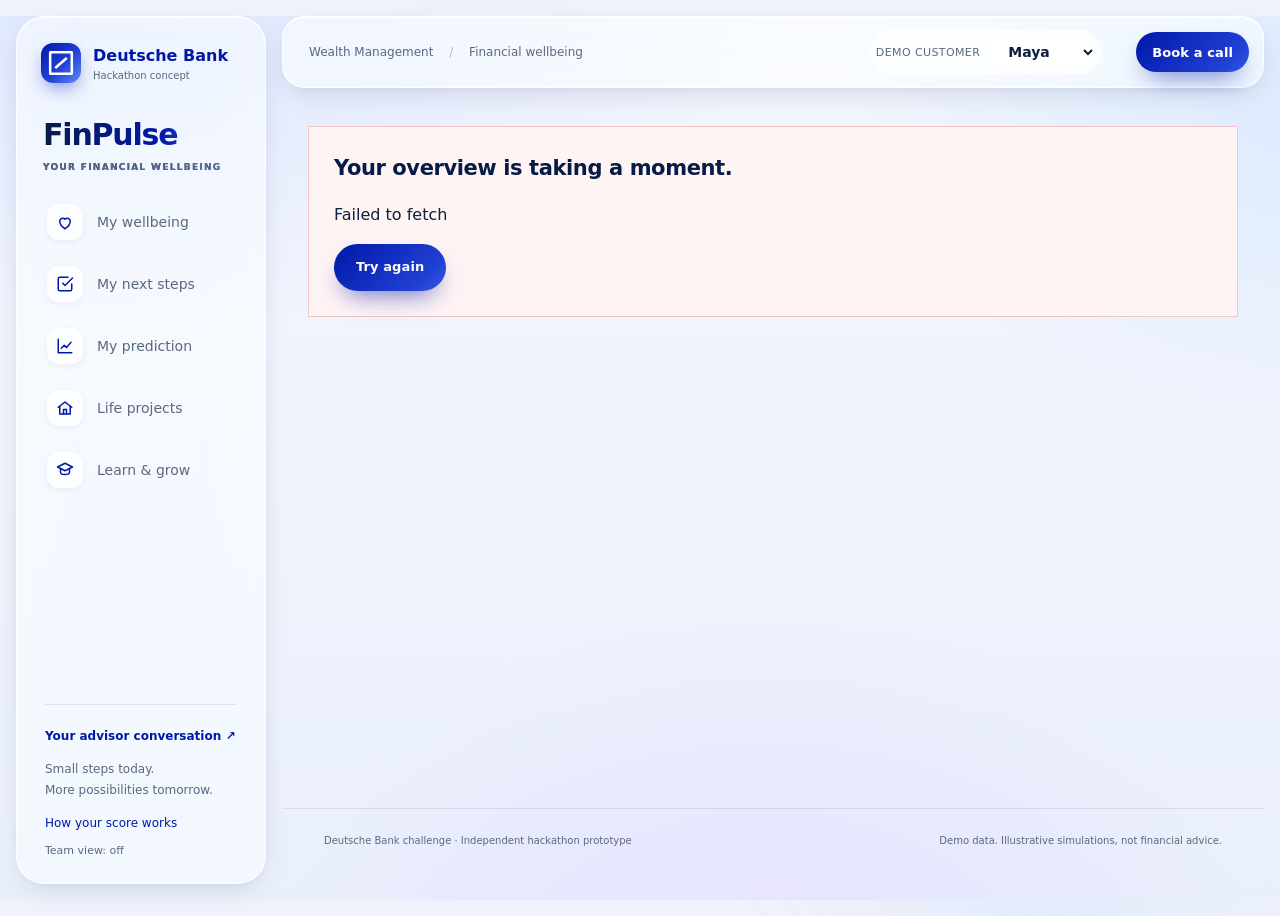
==== commit 94c7666b: "Rename the product to FinPulse - Every user-facing name in the dashboard, life-projects planner, AI " ====
--- a/projects-section/index.html
+++ b/projects-section/index.html
@@ -1,11 +1,11 @@
 <!doctype html>
 <html lang="en">
-<head><meta charset="utf-8"><meta name="viewport" content="width=device-width,initial-scale=1"><meta name="theme-color" content="#0018a8"><title>Kairos · Financial wellbeing</title><link rel="stylesheet" href="css/dashboard.css"><link rel="stylesheet" href="css/glass.css"></head>
+<head><meta charset="utf-8"><meta name="viewport" content="width=device-width,initial-scale=1"><meta name="theme-color" content="#0018a8"><title>FinPulse · Financial wellbeing</title><link rel="stylesheet" href="css/dashboard.css"><link rel="stylesheet" href="css/glass.css"></head>
 <body>
 <a class="skip" href="#main">Skip to content</a>
 <aside class="sidebar">
- <a class="brand" href="#overview" aria-label="Kairos home"><svg viewBox="0 0 36 36" aria-hidden="true"><path d="M3 3h30v30H3z M10 25L26 11" fill="none" stroke="currentColor" stroke-width="3.5"/></svg><span>Deutsche Bank<small>Hackathon concept</small></span></a>
- <div class="product-name">Kairos<span>YOUR FINANCIAL WELLBEING</span></div>
+ <a class="brand" href="#overview" aria-label="FinPulse home"><svg viewBox="0 0 36 36" aria-hidden="true"><path d="M3 3h30v30H3z M10 25L26 11" fill="none" stroke="currentColor" stroke-width="3.5"/></svg><span>Deutsche Bank<small>Hackathon concept</small></span></a>
+ <div class="product-name">FinPulse<span>YOUR FINANCIAL WELLBEING</span></div>
  <nav aria-label="Main navigation"><a href="#overview"><i class="ic"><svg viewBox="0 0 24 24" fill="none" stroke="currentColor" stroke-width="2" stroke-linecap="round" stroke-linejoin="round" aria-hidden="true"><path d="M12 21s-7-4.5-7-10a4 4 0 0 1 7-2.6A4 4 0 0 1 19 11c0 5.5-7 10-7 10z"/></svg></i><span>My wellbeing</span></a><a href="#actions"><i class="ic"><svg viewBox="0 0 24 24" fill="none" stroke="currentColor" stroke-width="2" stroke-linecap="round" stroke-linejoin="round" aria-hidden="true"><path d="M9 11l3 3L22 4"/><path d="M21 12v7a2 2 0 0 1-2 2H5a2 2 0 0 1-2-2V5a2 2 0 0 1 2-2h11"/></svg></i><span>My next steps</span></a><a href="#future"><i class="ic"><svg viewBox="0 0 24 24" fill="none" stroke="currentColor" stroke-width="2" stroke-linecap="round" stroke-linejoin="round" aria-hidden="true"><path d="M3 3v18h18"/><path d="M7 15l4-4 3 3 6-7"/></svg></i><span>My prediction</span></a><a href="#projects"><i class="ic"><svg viewBox="0 0 24 24" fill="none" stroke="currentColor" stroke-width="2" stroke-linecap="round" stroke-linejoin="round" aria-hidden="true"><path d="M3 11l9-7 9 7"/><path d="M5 10v10h14V10"/><path d="M10 20v-6h4v6"/></svg></i><span>Life projects</span></a><a href="#learn"><i class="ic"><svg viewBox="0 0 24 24" fill="none" stroke="currentColor" stroke-width="2" stroke-linecap="round" stroke-linejoin="round" aria-hidden="true"><path d="M2 8l10-5 10 5-10 5z"/><path d="M6 10v5c0 1.7 2.7 3 6 3s6-1.3 6-3v-5"/></svg></i><span>Learn & grow</span></a><a href="#agents" class="team-only"><i class="ic"><svg viewBox="0 0 24 24" fill="none" stroke="currentColor" stroke-width="2" stroke-linecap="round" stroke-linejoin="round" aria-hidden="true"><path d="M12 3l1.8 5.2L19 10l-5.2 1.8L12 17l-1.8-5.2L5 10l5.2-1.8z"/><path d="M19 17l.7 2 2 .7-2 .7-.7 2-.7-2-2-.7 2-.7z"/></svg></i><span>Behind the scenes</span></a></nav>
  <div class="sidebar-bottom"><a href="#advisor">Your advisor conversation <span>↗</span></a><p>Small steps today.<br>More possibilities tomorrow.</p><a href="#method">How your score works</a><button type="button" class="team-toggle" id="teamToggle">Team view: off</button></div>
 </aside>
--- a/projects-section/css/dashboard.css
+++ b/projects-section/css/dashboard.css
@@ -133,7 +133,7 @@
 .pred-steps li.done i{background:var(--green);border-color:var(--green)}
 .pred-progress{height:6px;background:#eef1f6;border-radius:3px;max-width:360px;margin:26px auto 0;overflow:hidden}
 .pred-progress i{display:block;height:100%;background:var(--blue);transition:width .45s ease}
-.pred{animation:predin .5s ease}
+.pred.enter{animation:predin .5s ease}.pred:not(.enter){animation:none}
 @keyframes predin{from{opacity:0;transform:translateY(8px)}to{opacity:1;transform:none}}
 .pred-top{display:flex;justify-content:space-between;align-items:flex-end;gap:24px;flex-wrap:wrap}
 .pred-big{text-align:right}
@@ -155,7 +155,34 @@
 .pred-tip i{width:9px;height:9px;border-radius:50%;display:inline-block}
 .pred-foot{display:flex;justify-content:space-between;align-items:center;gap:16px;margin-top:18px;font-size:14px;flex-wrap:wrap}
 .pred-note{font-size:11px;color:var(--muted);margin:14px 0 0}
-@media(prefers-reduced-motion:reduce){.pred-orb span,.pred-steps li.now i{animation:none}.pred{animation:none}}
+/* interactive chart */
+.pred-tools{display:flex;flex-wrap:wrap;align-items:center;gap:10px 20px;margin:14px 0 4px;font-size:13px;color:var(--muted)}
+.pred-seg{display:inline-flex;background:#eef1f6;border-radius:8px;padding:3px}
+.pred-seg button{background:none;border-radius:6px;padding:7px 12px;font-size:12px;color:var(--muted);transition:background .2s,color .2s}
+.pred-seg button.on{background:white;color:var(--blue);font-weight:700;box-shadow:0 1px 3px #071c4520}
+.pred-seg button:hover:not(.on){color:var(--ink)}
+.pred-toggle{display:inline-flex;align-items:center;gap:8px;cursor:pointer;user-select:none}
+.pred-toggle input{position:absolute;opacity:0;width:1px;height:1px}
+.pred-toggle span{width:32px;height:18px;border-radius:9px;background:#cfd6e2;position:relative;transition:background .2s;flex:none}
+.pred-toggle span:after{content:'';position:absolute;top:2px;left:2px;width:14px;height:14px;border-radius:50%;background:white;transition:transform .2s;box-shadow:0 1px 2px #0003}
+.pred-toggle input:checked+span{background:var(--blue)}
+.pred-toggle input:checked+span:after{transform:translateX(14px)}
+.pred-toggle input:focus-visible+span{outline:3px solid #5e9cff;outline-offset:2px}
+.pred-chart svg:focus{outline:none}.pred-chart svg:focus-visible{outline:3px solid #5e9cff;outline-offset:4px;border-radius:6px}
+.pred-line{stroke-dasharray:1;stroke-dashoffset:1;animation:preddraw 1s cubic-bezier(.3,.7,.3,1) forwards}
+@keyframes preddraw{to{stroke-dashoffset:0}}
+.pred-fade{animation:predfade .8s ease both}
+@keyframes predfade{from{opacity:0}to{opacity:1}}
+.pred-pop{animation:predpop .5s .7s cubic-bezier(.3,1.6,.5,1) both;transform-box:fill-box;transform-origin:center}
+@keyframes predpop{from{opacity:0;transform:scale(.4)}to{opacity:1;transform:none}}
+.pred-ghost{cursor:pointer}.pred-ghost path:first-of-type{transition:stroke .15s,stroke-width .15s}
+.pred-ghost:hover path:first-of-type{stroke:var(--blue);stroke-width:2.6}.pred-ghost text{opacity:0;transition:opacity .15s}.pred-ghost:hover text{opacity:1;fill:var(--blue);font-weight:700}
+.pred-tip small{opacity:.7;font-size:11px}.pred-tip .rng{opacity:.75;font-size:11px;padding-left:16px}
+.pred-tip .up{color:#7ee2b8;font-weight:700}.pred-tip .down{color:#ffb3a6;font-weight:700}
+.pred-tip{transition:left .08s linear,top .08s linear}
+.pred-chart .legend i.band{height:10px;background:#0018a826;border-radius:2px}
+.pred-chart .legend{flex-wrap:wrap}
+@media(prefers-reduced-motion:reduce){.pred-orb span,.pred-steps li.now i{animation:none}.pred.enter,.pred-line,.pred-fade,.pred-pop{animation:none}.pred-line{stroke-dashoffset:0}}
 .pred-tip[hidden]{display:none}
 
 /* ---- learning path ---- */
--- a/projects-section/css/glass.css
+++ b/projects-section/css/glass.css
@@ -1,5 +1,5 @@
 /* =====================================================================
-   Kairos "glass" theme. Loaded after dashboard.css and only overrides it.
+   FinPulse "glass" theme. Loaded after dashboard.css and only overrides it.
    Deutsche Bank palette: blue #0018a8, navy #071c45, plus tints of the same blue.
    Ideas mixed from the ui-examples: frosted cards on a soft gradient (Crextio),
    a highlighted gradient KPI tile + KPI tiles with icon and trend badge (Concured),
